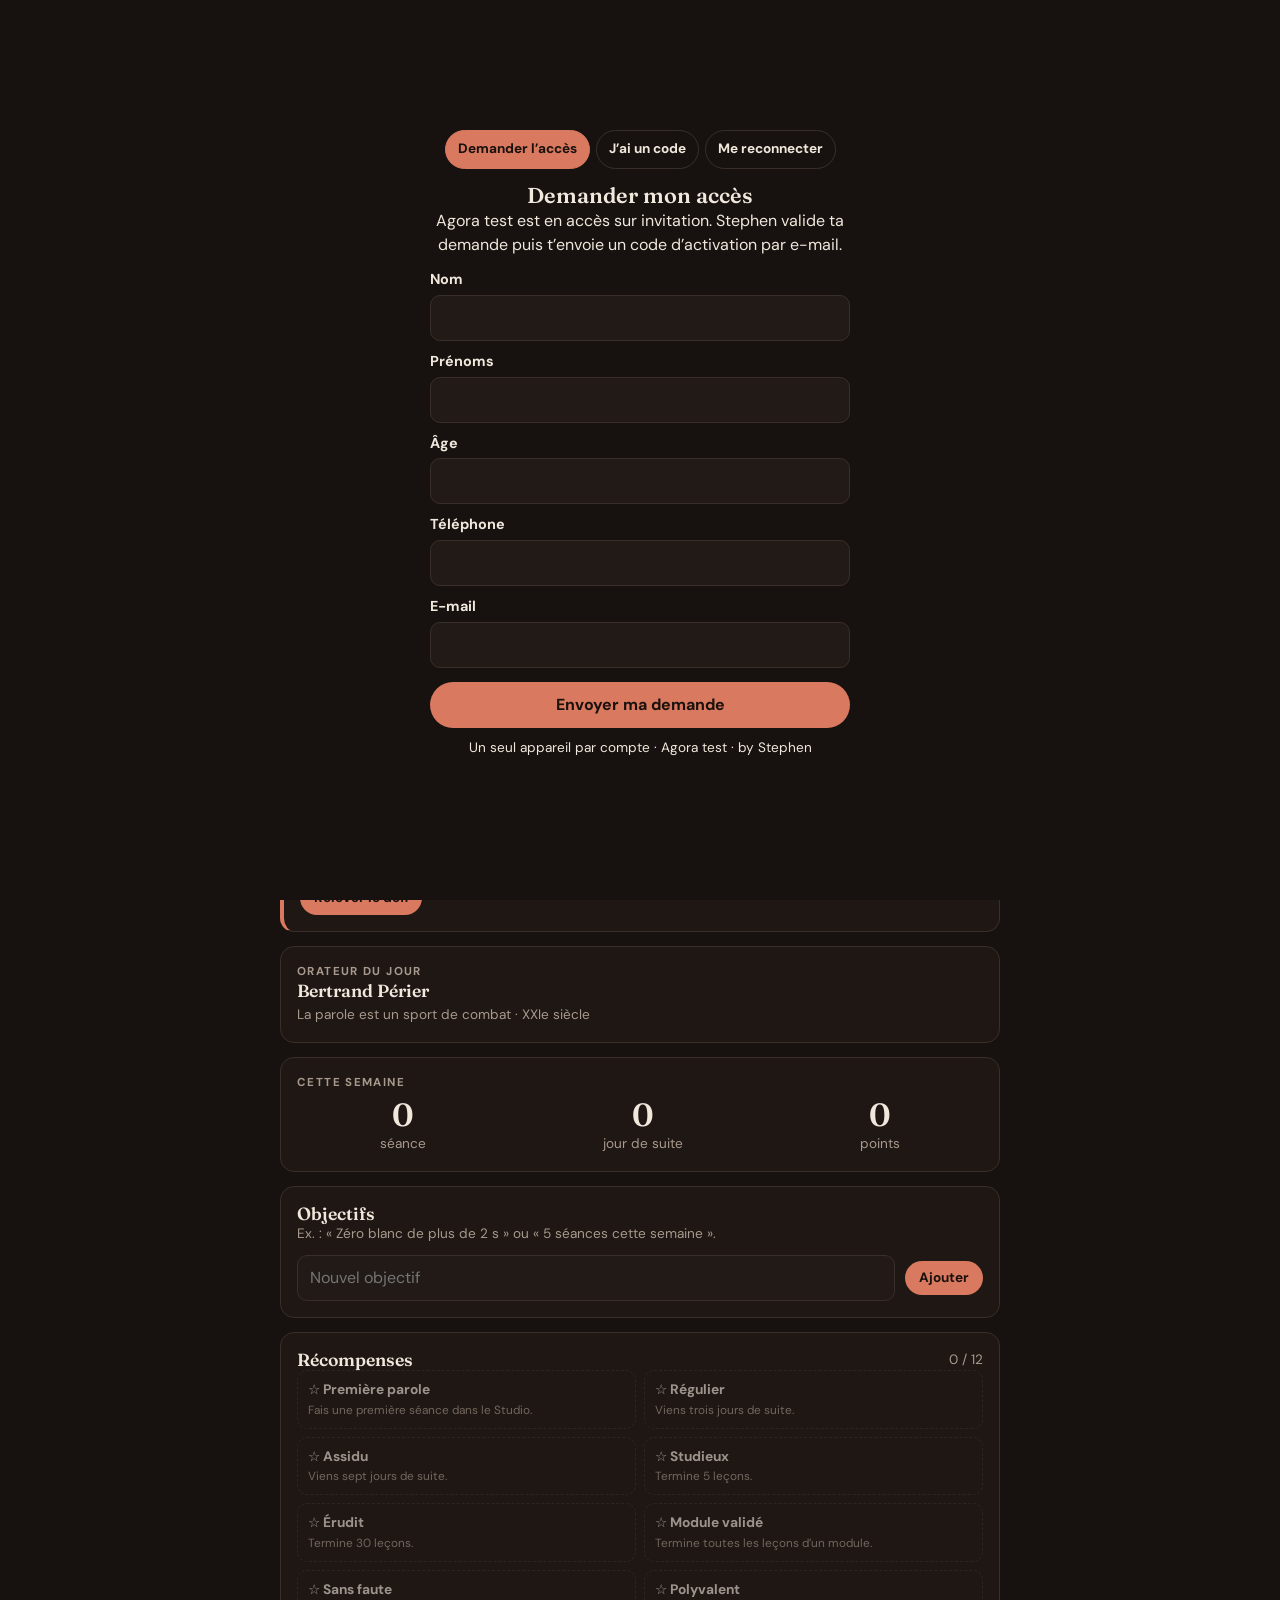
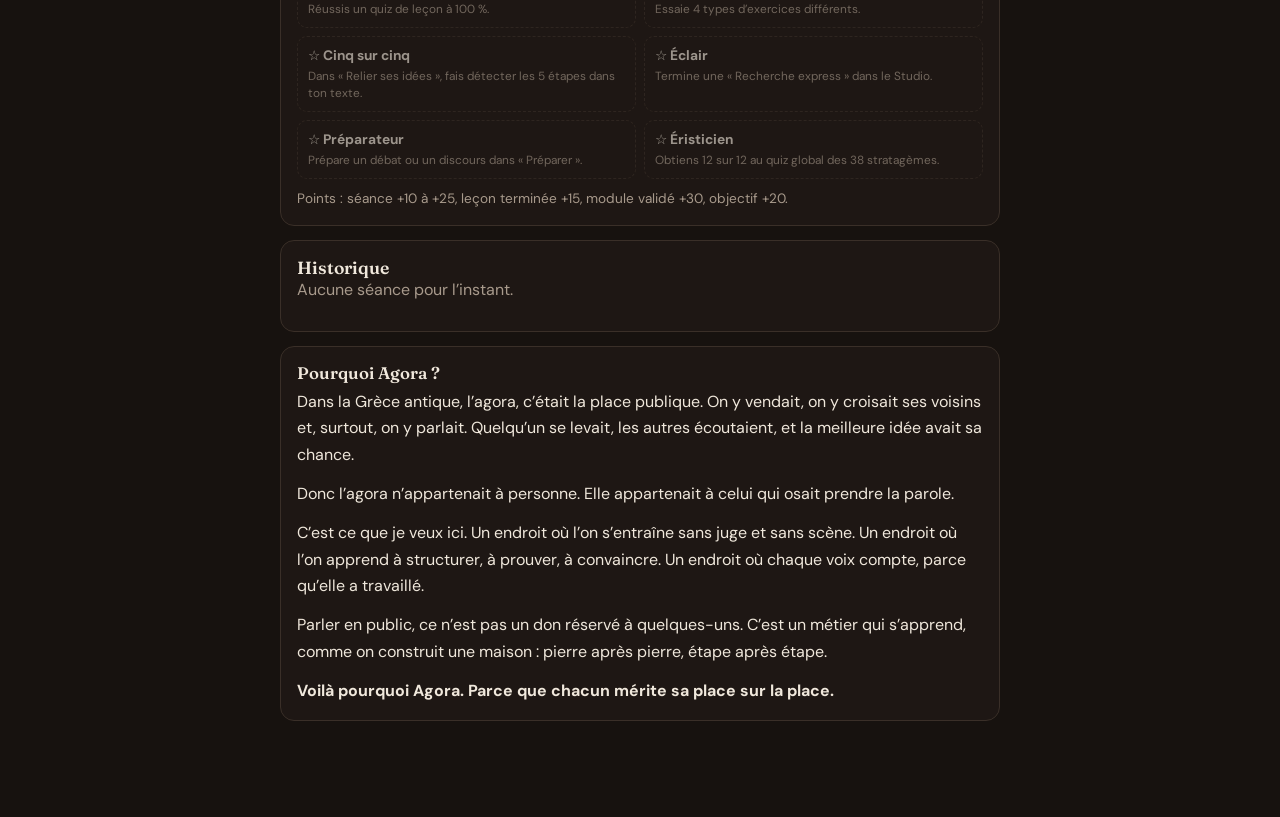
==== index.html @ 20ef2456 "Slides : fin du tremblement (défilement horizontal bloqué, transition plus courte en amplitude) Co-A" ====
<!doctype html>
<html lang="fr">
<head>
<meta charset="utf-8">
<meta name="viewport" content="width=device-width,initial-scale=1,viewport-fit=cover">
<meta http-equiv="Content-Security-Policy" content="default-src 'self'; script-src 'self' 'wasm-unsafe-eval'; style-src 'self' 'unsafe-inline'; img-src 'self' data: blob:; media-src 'self' blob:; font-src 'self'; connect-src 'self' data: blob: https://script.google.com https://script.googleusercontent.com https://storage.googleapis.com; manifest-src 'self'; worker-src 'self'; object-src 'none'; base-uri 'self'; form-action 'none'">
<meta name="referrer" content="no-referrer">
<title>Agora test · by Stephen</title>
<meta name="description" content="Agora, l’art oratoire, by Stephen. Ton coach de prise de parole.">
<meta name="theme-color" content="#9E2B16">
<meta name="color-scheme" content="light dark">
<meta name="mobile-web-app-capable" content="yes">
<meta name="apple-mobile-web-app-capable" content="yes">
<meta name="apple-mobile-web-app-title" content="Agora test">
<meta name="apple-mobile-web-app-status-bar-style" content="default">
<link rel="manifest" href="manifest.webmanifest">
<link rel="icon" type="image/png" sizes="192x192" href="icons/icon-192.png">
<link rel="apple-touch-icon" href="icons/apple-touch-icon.png">
<link rel="stylesheet" href="style.css">
<script src="theme-boot.js"></script>
</head>
<body>
<div id="cover" class="cover" role="dialog" aria-label="Agora">
  <div class="cmark" aria-hidden="true"><svg xmlns="http://www.w3.org/2000/svg" viewBox="0 0 200 200"><circle cx="100.0" cy="22.0" r="11" fill="#C9A24B"/><circle cx="142.2" cy="34.4" r="11" fill="#C2391F"/><circle cx="171.0" cy="67.6" r="11" fill="#C2391F"/><circle cx="177.2" cy="111.1" r="11" fill="#C2391F"/><circle cx="158.9" cy="151.1" r="11" fill="#C2391F"/><circle cx="122.0" cy="174.8" r="11" fill="#C2391F"/><circle cx="78.0" cy="174.8" r="11" fill="#C2391F"/><circle cx="41.1" cy="151.1" r="11" fill="#C2391F"/><circle cx="22.8" cy="111.1" r="11" fill="#C2391F"/><circle cx="29.0" cy="67.6" r="11" fill="#C2391F"/><circle cx="57.8" cy="34.4" r="11" fill="#C2391F"/><circle cx="100" cy="100" r="27" fill="#C2391F"/></svg></div>
  <h1 class="cname">Agora</h1>
  <p class="csub">L’art oratoire · <i>by Stephen</i></p>
  <p class="cquote">Ce que tu as à dire mérite d’être entendu. Viens apprendre à le dire.</p>
  <button id="coverGo" class="cgo" type="button">Entrer</button>
</div>
<div id="app"><noscript><p class="nojs">Agora a besoin de JavaScript pour fonctionner.</p></noscript></div>
<nav id="tabbar" class="tabbar"></nav>
<script src="app.js?v=84aa3fad0a"></script>
</body>
</html>
---- style.css ----
:root{
  --bg:#f6f1e9;--surface:#fffdf9;--surface2:#efe8dc;--fg:#231a17;--muted:#6f625a;--line:#ddd2c3;
  --accent:#B5341E;--accent-fg:#fff8f0;--gold:#a87a1f;--ok:#2e6b4a;--warn:#a05a12;--bad:#a02a2a;
  --purple:#6b3f8a;--logos:#2f5d8a;--ethos:#8a2b2b;--pathos:#a87a1f;--tab-h:64px;
  --serif:'Fraunces',Georgia,'Times New Roman',serif;--sans:'DM Sans',system-ui,-apple-system,'Segoe UI',sans-serif;
}
@media (prefers-color-scheme:dark){:root:not([data-theme="light"]){
  --bg:#17120f;--surface:#211a16;--surface2:#2a211c;--fg:#f0e8dc;--muted:#a89a8c;--line:#3a2f28;
  --accent:#d9795f;--accent-fg:#1a110d;--gold:#d8ab55;--ok:#6fbf93;--warn:#e0a35a;--bad:#e27a7a;
  --logos:#7fb0e0;--purple:#b98ad9;--ethos:#d9795f;--pathos:#d8ab55;color-scheme:dark}}
:root[data-theme="dark"]{
  --bg:#17120f;--surface:#211a16;--surface2:#2a211c;--fg:#f0e8dc;--muted:#a89a8c;--line:#3a2f28;
  --accent:#d9795f;--accent-fg:#1a110d;--gold:#d8ab55;--ok:#6fbf93;--warn:#e0a35a;--bad:#e27a7a;
  --logos:#7fb0e0;--purple:#b98ad9;--ethos:#d9795f;--pathos:#d8ab55;color-scheme:dark}
*{box-sizing:border-box}
body{background:var(--bg);color:var(--fg);font-family:var(--sans);font-size:16px;line-height:1.5;
  padding-left:max(16px,env(safe-area-inset-left,0px));padding-right:max(16px,env(safe-area-inset-right,0px));
  padding-block:0 calc(var(--tab-h) + 24px + env(safe-area-inset-bottom,0px))}
#app{max-width:720px;margin:0 auto;padding-top:16px}
h1,h2,h3{font-family:var(--serif);font-weight:600;line-height:1.2;text-wrap:balance;margin:0}
h1{font-size:1.9rem}h2{font-size:1.35rem;margin-top:8px}h3{font-size:1.1rem}
p{margin:0 0 .8em}
.muted{color:var(--muted)}.small{font-size:.85rem}.eyebrow{font-size:.72rem;letter-spacing:.12em;text-transform:uppercase;color:var(--muted);font-weight:600}
.stack{display:flex;flex-direction:column;gap:14px}.row{display:flex;gap:10px;flex-wrap:wrap;align-items:center}
.grid2{display:grid;grid-template-columns:1fr 1fr;gap:10px}
@media(max-width:420px){.grid2{grid-template-columns:1fr}}
.card{background:var(--surface);border:1px solid var(--line);border-radius:14px;padding:16px;min-width:0}
.card.tap{cursor:pointer;text-align:left;width:100%;font:inherit;color:inherit}
.card.tap:hover{border-color:var(--accent)}
button,input,textarea,select{font:inherit;color:inherit}
.btn{background:var(--accent);color:var(--accent-fg);border:0;border-radius:999px;padding:11px 20px;font-weight:600;cursor:pointer;min-height:44px}
.btn.ghost{background:transparent;color:var(--fg);border:1px solid var(--line)}
.btn.small{padding:6px 14px;min-height:34px;font-size:.85rem}
.btn:disabled{opacity:.5;cursor:default}
.chip{border:1px solid var(--line);background:var(--surface);color:var(--fg);border-radius:999px;padding:6px 14px;cursor:pointer;font-size:.9rem}
.chip.on{background:var(--fg);color:var(--bg);border-color:var(--fg)}
textarea,input[type=text],input[type=search]{width:100%;background:var(--surface);border:1px solid var(--line);border-radius:10px;padding:10px 12px}
textarea{min-height:120px;resize:vertical}
.tabbar{position:fixed;left:0;right:0;bottom:0;background:var(--surface);border-top:1px solid var(--line);display:flex;
  padding:6px max(8px,env(safe-area-inset-right,0px)) calc(6px + env(safe-area-inset-bottom,0px)) max(8px,env(safe-area-inset-left,0px));z-index:20}
.tabbar button{flex:1;background:none;border:0;padding:6px 2px;color:var(--muted);font-size:.72rem;display:flex;flex-direction:column;align-items:center;gap:2px;cursor:pointer;min-height:44px}
.tabbar button.on{color:var(--accent);font-weight:700}
.tabbar svg{width:22px;height:22px}
.top{display:flex;justify-content:space-between;align-items:center;gap:10px;margin-bottom:14px}
.pill{display:inline-block;white-space:nowrap;border:1px solid var(--line);border-radius:999px;padding:2px 10px;font-size:.78rem;color:var(--muted)}
.bar{height:8px;border-radius:99px;background:var(--surface2);overflow:hidden}
.bar>i{display:block;height:100%;background:var(--accent)}
.pillars{display:grid;grid-template-columns:repeat(3,1fr);gap:10px}
.pil{text-align:center}.pil b{font-family:var(--serif);font-size:2rem;display:block;line-height:1}
.metric{display:flex;justify-content:space-between;gap:12px;padding:8px 0;border-bottom:1px solid var(--line)}
.metric:last-child{border-bottom:0}.metric b{white-space:nowrap}
.tag-ok{color:var(--ok)}.tag-warn{color:var(--warn)}.tag-bad{color:var(--bad)}
mark.tic{background:color-mix(in srgb,var(--bad) 25%,transparent);color:inherit;border-radius:3px}
mark.att{background:color-mix(in srgb,var(--warn) 25%,transparent);color:inherit;border-radius:3px}
mark.vag{background:color-mix(in srgb,var(--logos) 25%,transparent);color:inherit;border-radius:3px}
.callout{border-left:4px solid var(--gold);background:var(--surface2);border-radius:8px;padding:10px 14px;font-size:.9rem}
.callout.info{border-color:var(--logos)}
.chart{width:100%;height:120px;display:block}
.rec{width:88px;height:88px;border-radius:50%;border:0;background:var(--accent);color:var(--accent-fg);font-weight:700;cursor:pointer;margin:auto}
.rec.live{animation:pulse 1.2s infinite}
@keyframes pulse{50%{box-shadow:0 0 0 14px color-mix(in srgb,var(--accent) 20%,transparent)}}
.timer{font-family:var(--serif);font-size:2.4rem;text-align:center}
.opt{display:block;width:100%;text-align:left;background:var(--surface);border:1px solid var(--line);border-radius:10px;padding:10px 14px;margin-top:8px;cursor:pointer}
.opt.good{border-color:var(--ok)}.opt.badc{border-color:var(--bad)}
.hscroll{display:flex;gap:8px;overflow-x:auto;padding-bottom:4px}
.hr{border:0;border-top:1px solid var(--line);margin:8px 0}
a{color:var(--accent)}
pre.brief{white-space:pre-wrap;background:var(--surface2);border-radius:10px;padding:12px;font-family:var(--sans);font-size:.85rem;margin:0}
@media (prefers-reduced-motion:reduce){.rec.live{animation:none}}

.lead{font-family:var(--serif);font-size:1.15rem;line-height:1.5;margin:0}
.prose h3{margin:18px 0 6px;font-size:1.05rem}.prose h3:first-child{margin-top:0}
.prose p{line-height:1.65}
.box{border-left:4px solid var(--gold);background:var(--surface2);border-radius:10px;padding:12px 14px;font-size:.95rem}
.box>b{display:block;font-size:.72rem;letter-spacing:.1em;text-transform:uppercase;margin-bottom:4px}
.box ul{margin:0;padding-left:18px}.box li{margin:3px 0}
.b-ret{border-color:var(--gold)}.b-ret>b{color:var(--gold)}
.b-err{border-color:var(--bad)}.b-err>b{color:var(--bad)}
.b-met{border-color:var(--logos)}.b-met>b{color:var(--logos)}
.b-exo{border-color:var(--purple)}.b-exo>b{color:var(--purple)}
.timer.ended{color:var(--bad)}

.brand{display:flex;align-items:center;gap:12px;margin-bottom:14px}
.brand .logo svg{width:46px;height:46px;display:block}
.brand b{display:block;font-family:'Dancing Script','Fraunces',cursive;font-weight:700;letter-spacing:.01em;font-size:2rem;line-height:1}
.brand span:not(.logo){font-size:.78rem;color:var(--muted);letter-spacing:.04em}
.brand span i{font-style:normal;font-weight:700;color:var(--gold)}

.rank{border-color:var(--gold)}
.badges{display:grid;grid-template-columns:1fr 1fr;gap:8px}
.badge{border:1px dashed var(--line);border-radius:10px;padding:8px 10px;display:flex;flex-direction:column;gap:2px;opacity:.6}
.badge b{font-size:.86rem}.badge span{font-size:.74rem;color:var(--muted)}
.badge.on{opacity:1;border:1px solid var(--gold);background:color-mix(in srgb,var(--gold) 12%,transparent)}
.lvl{display:flex;flex-direction:column;gap:6px}
.toasts{position:fixed;left:0;right:0;bottom:calc(76px + env(safe-area-inset-bottom,0px));display:flex;flex-direction:column;align-items:center;gap:6px;pointer-events:none;z-index:50;padding:0 16px}
.toast{background:var(--fg);color:var(--bg);border-radius:999px;padding:8px 16px;font-size:.85rem;box-shadow:0 4px 14px rgba(0,0,0,.25);animation:tin .25s ease-out}
.toast.big{background:var(--accent);color:var(--accent-fg);font-weight:600;padding:10px 18px}
@keyframes tin{from{opacity:0;transform:translateY(8px)}to{opacity:1;transform:none}}
@media (max-width:360px){.badges{grid-template-columns:1fr}}

.cats{display:grid;grid-template-columns:1fr 1fr;gap:10px}
.cat{display:flex;flex-direction:column;gap:4px;text-align:left;font:inherit;color:inherit;background:var(--surface2);border:1px solid var(--line);border-radius:12px;padding:12px;cursor:pointer;min-width:0}
.cat b{font-size:1rem}.cat span{color:var(--muted);font-size:.8rem;line-height:1.3}
.cat:hover{border-color:var(--accent)}
.exgrp{display:flex;flex-direction:column;gap:6px}



.exgrp{display:grid;grid-template-columns:1fr 1fr;gap:8px}
.exgrp .eyebrow{grid-column:1/-1;margin-top:6px}
.exitem{display:flex;flex-direction:column;gap:2px;text-align:left;font:inherit;color:inherit;background:var(--surface);border:1px solid var(--line);border-radius:12px;padding:10px 12px;cursor:pointer;min-width:0}
.exitem b{font-size:.95rem;line-height:1.25}.exitem b em{font-style:normal;color:var(--accent)}
.exitem span{color:var(--muted);font-size:.75rem;line-height:1.3}
.exitem.on{border-color:var(--accent);background:var(--surface2);box-shadow:inset 3px 0 0 var(--accent)}
.exitem.hot b{color:var(--accent)}.exitem.wide{grid-column:1/-1}
.vsw{display:flex;gap:6px;background:var(--surface2);border:1px solid var(--line);border-radius:12px;padding:4px}
.vsw button{flex:1;font:inherit;color:var(--muted);background:transparent;border:0;border-radius:9px;padding:9px 6px;cursor:pointer}
.vsw button.on{background:var(--fg);color:var(--bg)}

/* Studio simplifié : une étape à la fois */
.exitem span{display:none}
details.pick{padding:0 16px}
details.pick>summary{cursor:pointer;list-style:none;display:flex;flex-direction:column;gap:2px;padding:14px 22px 14px 0;position:relative}
details.pick>summary::-webkit-details-marker{display:none}
details.pick>summary b{font-size:1.1rem}
details.pick>summary::after{content:'▾';position:absolute;right:0;top:50%;transform:translateY(-50%);opacity:.6}
details.pick[open]>summary::after{content:'▴'}
details.pick>.stack{padding-bottom:16px}
.exhero.mini{padding:14px 16px}
.exhero.mini h2{font-size:1.15rem;margin:4px 0 2px}
.exhero.mini p{margin:0;font-size:.9rem}
details.more{border:1px solid var(--line,rgba(255,255,255,.12));border-radius:16px;padding:0 14px}
details.more>summary{cursor:pointer;padding:14px 0;font-weight:600;list-style:none}
details.more>summary::-webkit-details-marker{display:none}
details.more>summary::after{content:' ▾';opacity:.6}
details.more[open]>summary::after{content:' ▴'}
details.more>.stack{padding-bottom:14px}

/* Studio : liste puis écran d'exercice */
.exlist{display:flex;flex-direction:column;gap:8px}
.excard{display:flex;align-items:center;gap:10px;text-align:left;font:inherit;color:inherit;background:var(--surface);border:1px solid var(--line);border-radius:14px;padding:16px;cursor:pointer;min-height:56px}
.excard .excn{font-weight:600;font-size:1.02rem;flex:1;min-width:0}
.excard .excd{color:var(--muted);font-size:.82rem}
.excg{color:var(--muted);font-size:1.3rem;line-height:1}
.excard:active{background:var(--surface2)}
.top .back{background:none;border:0;color:var(--accent);font:inherit;font-weight:600;padding:8px 0;cursor:pointer;display:block}
.optrow{display:flex;align-items:center;gap:10px;text-align:left;width:100%}
.optrow>span.muted{flex:1}
.tcol{flex-direction:column;align-items:flex-start;gap:2px}

.exsel{display:flex;align-items:center;gap:10px;flex-wrap:wrap}.exsel b{flex:1;font-size:1.05rem;min-width:0}.exsel .excg{color:var(--accent);font-size:.9rem}

.ambbtn{display:flex;align-items:center;gap:10px;flex-wrap:wrap;text-align:left}.ambbtn b{flex:1;min-width:0}.ambbtn.on{border-color:var(--accent)}

.exgcs{display:grid;grid-template-columns:1fr 1fr;gap:10px}.exgc{display:flex;flex-direction:column;gap:4px;text-align:left;font:inherit;color:inherit;background:var(--surface);border:1px solid var(--line);border-radius:14px;padding:14px;min-height:112px;cursor:pointer}.exgc b{font-size:1rem;line-height:1.25}.exgc span{color:var(--muted);font-size:.8rem;line-height:1.3}.exgc em{font-style:normal;margin-top:auto;color:var(--accent);font-size:.8rem}@media(max-width:360px){.exgcs{grid-template-columns:1fr}}

.extx{background:var(--surface2);color:var(--fg);border:1px solid var(--line);border-left:4px solid var(--accent);border-radius:12px;padding:14px 16px;display:flex;flex-direction:column;gap:8px}.extx h2{margin:0;font-size:1.05rem;color:var(--fg)}.extx p{margin:0;line-height:1.55}.extn{display:inline-block;min-width:1.4em;margin-right:8px;font-size:.75rem;font-weight:700;color:var(--accent);opacity:.9}

.exgn{display:block;font-size:.72rem;opacity:.7;margin-top:6px;line-height:1.35}.exgc-top{grid-column:1/-1;border-color:var(--accent,#e07a5f)}

.exmeta{display:flex;flex-wrap:wrap;gap:6px;margin:2px 0}.exmeta span{font-size:.75rem;padding:3px 9px;border:1px solid var(--line);border-radius:999px;color:var(--muted)}.exverd{font-size:.85rem;font-weight:600}.exverd.ok{color:var(--ok)}.exverd.warn{color:var(--warn)}.excut{border-top:2px solid var(--gold);color:var(--gold);font-size:.72rem;font-weight:700;letter-spacing:.06em;text-transform:uppercase;padding-top:3px;margin:2px 0}
.extl{font-size:1.05rem;line-height:1.7}.extx h2{font-size:1.2rem}

/* ===== Polices hébergées (aucun appel externe) ===== */
@font-face{font-family:'Dancing Script';font-weight:700;font-style:normal;font-display:swap;src:url(fonts/dancing-script-latin-700-normal.woff2) format('woff2')}
@font-face{font-family:'DM Sans';font-weight:400;font-style:normal;font-display:swap;src:url(fonts/dm-sans-latin-400-normal.woff2) format('woff2')}
@font-face{font-family:'DM Sans';font-weight:500;font-style:normal;font-display:swap;src:url(fonts/dm-sans-latin-500-normal.woff2) format('woff2')}
@font-face{font-family:'DM Sans';font-weight:700;font-style:normal;font-display:swap;src:url(fonts/dm-sans-latin-700-normal.woff2) format('woff2')}
@font-face{font-family:'Fraunces';font-weight:500;font-style:normal;font-display:swap;src:url(fonts/fraunces-latin-500-normal.woff2) format('woff2')}
@font-face{font-family:'Fraunces';font-weight:600;font-style:normal;font-display:swap;src:url(fonts/fraunces-latin-600-normal.woff2) format('woff2')}

/* ===== Mobile / PWA ===== */
:root{padding-top:env(safe-area-inset-top,0px)}
html{-webkit-text-size-adjust:100%;-webkit-tap-highlight-color:transparent}
input,textarea,select{font-size:16px;font-family:inherit;color:var(--fg)}
input[type=date]{width:100%;background:var(--surface);border:1px solid var(--line);border-radius:10px;padding:9px 12px;margin-top:4px;min-height:44px}
.chip,.btn,.tabbar button,.gear{touch-action:manipulation}
.chip{min-height:36px}
.gear{margin-left:auto;background:none;border:1px solid var(--line);border-radius:50%;width:44px;height:44px;color:var(--fg);display:grid;place-items:center;cursor:pointer;flex:none}
.gear svg{width:22px;height:22px}
.banner{border-color:var(--gold);background:var(--surface2)}
.dayc{border-left:4px solid var(--accent)}
.ritem{padding:10px 0;border-bottom:1px solid var(--line);display:flex;flex-direction:column;gap:8px;min-width:0}
.rname{display:flex;flex-direction:column;gap:2px;min-width:0;overflow-wrap:anywhere}
.rname input{margin-bottom:6px}
.col{display:flex;flex-direction:column;gap:6px;flex:none}
code{background:var(--surface2);border-radius:4px;padding:1px 5px;font-size:.85em}
audio{width:100%}
.lock{position:fixed;inset:0;z-index:200;background:var(--bg);display:grid;place-items:center;padding:24px}
.lockbox{max-width:420px;text-align:center}

/* ===== Couverture ===== */
.cover{position:fixed;inset:0;z-index:150;display:flex;flex-direction:column;align-items:center;justify-content:center;gap:14px;text-align:center;
  background:radial-gradient(120% 90% at 50% 20%,#B5341E 0%,#9E2B16 55%,#6e1b0d 100%);color:#fff8f0;
  padding:max(24px,env(safe-area-inset-top,0px)) max(24px,env(safe-area-inset-right,0px)) max(24px,env(safe-area-inset-bottom,0px)) max(24px,env(safe-area-inset-left,0px));transition:opacity .5s ease,transform .5s ease}
.cover.out{opacity:0;transform:scale(1.04);pointer-events:none}
.cover .cmark svg{width:108px;height:108px;display:block}
.cover .cname{font-family:'Dancing Script','Fraunces',cursive;font-weight:700;font-size:4.2rem;line-height:1;margin:0;letter-spacing:.01em}
.cover .csub{margin:0;font-size:.95rem;letter-spacing:.14em;text-transform:uppercase;opacity:.85}
.cover .csub i{font-style:normal;font-weight:700;color:#C9A24B;letter-spacing:.08em}
.cover .cquote{margin:6px 0 0;font-family:'Fraunces',Georgia,serif;font-size:1.05rem;max-width:20em;opacity:.9}
.cover .cgo{margin-top:22px;background:#fff8f0;color:#9E2B16;border:0;border-radius:999px;padding:13px 34px;font-weight:700;font-size:1rem;min-height:48px;cursor:pointer}
.cover .cgo:focus-visible{outline:3px solid #C9A24B;outline-offset:3px}
.nojs{padding:24px;text-align:center}

/* ===== Animations sobres (désactivées si l'utilisateur le demande) ===== */
@media (prefers-reduced-motion:no-preference){
  @keyframes up{from{opacity:0;transform:translateY(10px)}to{opacity:1;transform:none}}
  @keyframes cin{from{opacity:0;transform:translateY(14px)}to{opacity:1;transform:none}}
  @keyframes spin{to{transform:rotate(360deg)}}
  #app .stack>*{animation:up .38s ease-out both}
  #app .stack>*:nth-child(2){animation-delay:.04s}#app .stack>*:nth-child(3){animation-delay:.08s}#app .stack>*:nth-child(4){animation-delay:.12s}
  #app .stack>*:nth-child(5){animation-delay:.16s}#app .stack>*:nth-child(n+6){animation-delay:.2s}
  .cover .cmark svg{animation:spin 48s linear infinite}
  .cover .cname{animation:cin .8s .1s ease-out both}.cover .csub{animation:cin .8s .25s ease-out both}.cover .cquote{animation:cin .8s .4s ease-out both}.cover .cgo{animation:cin .8s .55s ease-out both}
  .bar>i{transition:width .6s ease}
  .btn,.chip,.card.tap{transition:transform .12s ease,border-color .15s ease}
  .btn:active,.chip:active,.card.tap:active{transform:scale(.97)}
}
@media (prefers-reduced-motion:reduce){.cover{transition:none}}
.cover .cmark circle{fill:#fff8f0}.cover .cmark circle:first-child{fill:#C9A24B}.cover .cmark circle:last-child{fill:#C9A24B;opacity:.9}
.exp .pil b{font-size:1.3rem}.exth{margin:4px 0}
details summary{cursor:pointer;min-height:32px}
pre.brief{white-space:pre-wrap;overflow-wrap:anywhere}
.hscroll .chip{white-space:nowrap;flex:none}
/* ===== Recherche express : mise en avant ===== */
.exhero{display:block;width:100%;text-align:left;border:0;border-radius:18px;padding:18px 18px 16px;color:#fff8f0;cursor:pointer;
  background:linear-gradient(135deg,#B5341E 0%,#8a2412 70%);box-shadow:0 6px 18px rgba(158,43,22,.28);position:relative;overflow:hidden;font:inherit}
.exhero::after{content:"";position:absolute;right:-30px;top:-30px;width:130px;height:130px;border-radius:50%;background:rgba(201,162,75,.22)}
.exhero h2{font-family:var(--serif);font-size:1.6rem;margin:6px 0 10px;color:#fff8f0}
.exhero p{margin:10px 0 0;font-size:.92rem;line-height:1.45;opacity:.95;position:relative}
.exbadge{display:inline-block;background:#C9A24B;color:#2a1608;font-weight:700;font-size:.7rem;letter-spacing:.1em;text-transform:uppercase;border-radius:999px;padding:3px 10px;position:relative}
.exsteps{display:flex;align-items:center;gap:6px;flex-wrap:wrap;font-size:.82rem;position:relative}
.exsteps span{display:inline-flex;align-items:center;gap:6px;background:rgba(255,248,240,.16);border-radius:999px;padding:4px 10px 4px 5px;white-space:nowrap}
.exsteps b{display:inline-grid;place-items:center;width:20px;height:20px;border-radius:50%;background:#fff8f0;color:#9E2B16;font-size:.75rem}
.exsteps i{width:10px;height:2px;background:rgba(255,248,240,.5);flex:none}
.exgo{display:inline-block;margin-top:12px;background:#fff8f0;color:#9E2B16;font-weight:700;border-radius:999px;padding:9px 18px;position:relative}
.exhero.on{cursor:default;box-shadow:none}
.chip.hot{border-color:#B5341E;color:#B5341E;font-weight:700}
.chip.hot.on{background:#B5341E;color:#fff8f0;border-color:#B5341E}
@media (prefers-reduced-motion:no-preference){button.exhero:active{transform:scale(.985)}button.exhero{transition:transform .12s ease}}

/* ===== Fond « aurore » : grandes taches douces aux couleurs d'Agora ===== */
:root{--g1:rgba(181,52,30,.20);--g2:rgba(201,162,75,.30);--g3:rgba(60,92,150,.16);--card-a:88%}
@media (prefers-color-scheme:dark){:root:not([data-theme="light"]){--g1:rgba(196,70,44,.40);--g2:rgba(201,162,75,.26);--g3:rgba(52,92,156,.38);--card-a:84%}}
:root[data-theme="dark"]{--g1:rgba(196,70,44,.40);--g2:rgba(201,162,75,.26);--g3:rgba(52,92,156,.38);--card-a:84%}
body::before{content:"";position:fixed;inset:0;z-index:-1;pointer-events:none;
  background:
    radial-gradient(70% 38% at 8% 6%,var(--g1),transparent 72%),
    radial-gradient(60% 34% at 100% 46%,var(--g2),transparent 72%),
    radial-gradient(80% 42% at 30% 102%,var(--g3),transparent 72%)}
.card{background:color-mix(in srgb,var(--surface) var(--card-a),transparent)}
.tabbar{background:color-mix(in srgb,var(--surface) 92%,transparent);-webkit-backdrop-filter:blur(10px);backdrop-filter:blur(10px)}
.exhero,.cover{background-clip:padding-box}
.cover::before{content:none}

/* ===== Objections ===== */
.sw{position:relative;display:inline-block;width:46px;height:28px;flex:none}
.sw input{position:absolute;inset:0;opacity:0;width:100%;height:100%;margin:0;cursor:pointer}
.sw span{position:absolute;inset:0;border-radius:999px;background:var(--line);transition:background .15s}
.sw span::after{content:"";position:absolute;top:3px;left:3px;width:22px;height:22px;border-radius:50%;background:#fff;box-shadow:0 1px 3px rgba(0,0,0,.35);transition:transform .15s}
.sw input:checked+span{background:var(--accent)}.sw input:checked+span::after{transform:translateX(18px)}
.sw input:focus-visible+span{outline:3px solid var(--gold);outline-offset:2px}
.pill.stance{font-weight:700;letter-spacing:.06em}.pill.stance.pour{color:#1f6b3a;border-color:#1f6b3a}.pill.stance.contre{color:#9E2B16;border-color:#9E2B16}
.chip[disabled]{opacity:.45;cursor:not-allowed}
.objlive{position:fixed;left:max(12px,env(safe-area-inset-left,0px));right:max(12px,env(safe-area-inset-right,0px));bottom:calc(env(safe-area-inset-bottom,0px) + 84px);z-index:120;background:#101826;color:#fff8f0;border-radius:16px;padding:14px 16px;border-left:5px solid #C9A24B;box-shadow:0 10px 30px rgba(0,0,0,.45);display:flex;flex-direction:column;gap:6px}
.objlive .eyebrow{color:#E8C46E}.objlive .otxt{font-family:'Fraunces',Georgia,serif;font-size:1.2rem;line-height:1.3}
@media (prefers-reduced-motion:no-preference){.objlive{animation:cin .25s ease-out both}}

/* ===== Écran « mise à jour disponible » (plein écran) ===== */
.updscreen{position:fixed;inset:0;z-index:300;display:flex;align-items:center;justify-content:center;text-align:center;color:#fff8f0;
  background:radial-gradient(120% 90% at 50% 15%,#B5341E 0%,#9E2B16 55%,#6e1b0d 100%);
  padding:max(24px,env(safe-area-inset-top,0px)) max(24px,env(safe-area-inset-right,0px)) max(24px,env(safe-area-inset-bottom,0px)) max(24px,env(safe-area-inset-left,0px))}
.updbox{display:flex;flex-direction:column;align-items:center;gap:14px;max-width:24em}
.updico{color:#E8C46E}
.updbox h1{margin:6px 0 0;font-family:'Fraunces',Georgia,serif;font-size:2rem;line-height:1.15}
.updbox p{margin:0;font-size:1.05rem;line-height:1.45;opacity:.92}
.updgo{margin-top:18px;width:100%;background:#fff8f0;color:#9E2B16;border:0;border-radius:999px;padding:16px 28px;font-weight:700;font-size:1.05rem;min-height:54px;cursor:pointer}
.updgo:disabled{opacity:.8;cursor:default}.updgo:focus-visible,.updlater:focus-visible{outline:3px solid #C9A24B;outline-offset:3px}
.updlater{background:transparent;border:0;color:#fff8f0;opacity:.8;text-decoration:underline;font-size:.95rem;padding:10px 16px;min-height:44px;cursor:pointer}
.updby{margin-top:10px;font-family:'Dancing Script','Fraunces',cursive;font-weight:700;font-size:1.4rem;color:#E8C46E}
@media (prefers-reduced-motion:no-preference){.updico{animation:spin 6s linear infinite}.updscreen{animation:cin .3s ease-out both}}
.gate{z-index:300;overflow-y:auto;align-items:start}
.gate .lockbox{margin:auto;width:100%;text-align:left}
.gate h2{text-align:center}
.gate label{display:grid;gap:4px;font-size:.9rem;font-weight:600;margin-top:10px}
.gate input{font-size:16px}
.gate .btn{margin-top:14px;width:100%}
.gate p{text-align:center}
.gate input{width:100%;background:var(--surface);border:1px solid var(--line);border-radius:10px;padding:10px 12px;color:var(--fg)}
.gtabs{display:flex;gap:6px;justify-content:center;flex-wrap:wrap;margin-bottom:14px}
.gtab{background:transparent;border:1px solid var(--line);color:var(--fg);border-radius:999px;padding:8px 12px;font-size:.85rem;font-weight:600;cursor:pointer;min-height:36px}
.gtab.on{background:var(--accent);color:var(--accent-fg);border-color:var(--accent)}
.gshow{display:flex;align-items:center;gap:8px;font-size:.9rem;font-weight:500;margin-top:10px}
.gshow input{width:auto;margin:0;accent-color:var(--accent)}
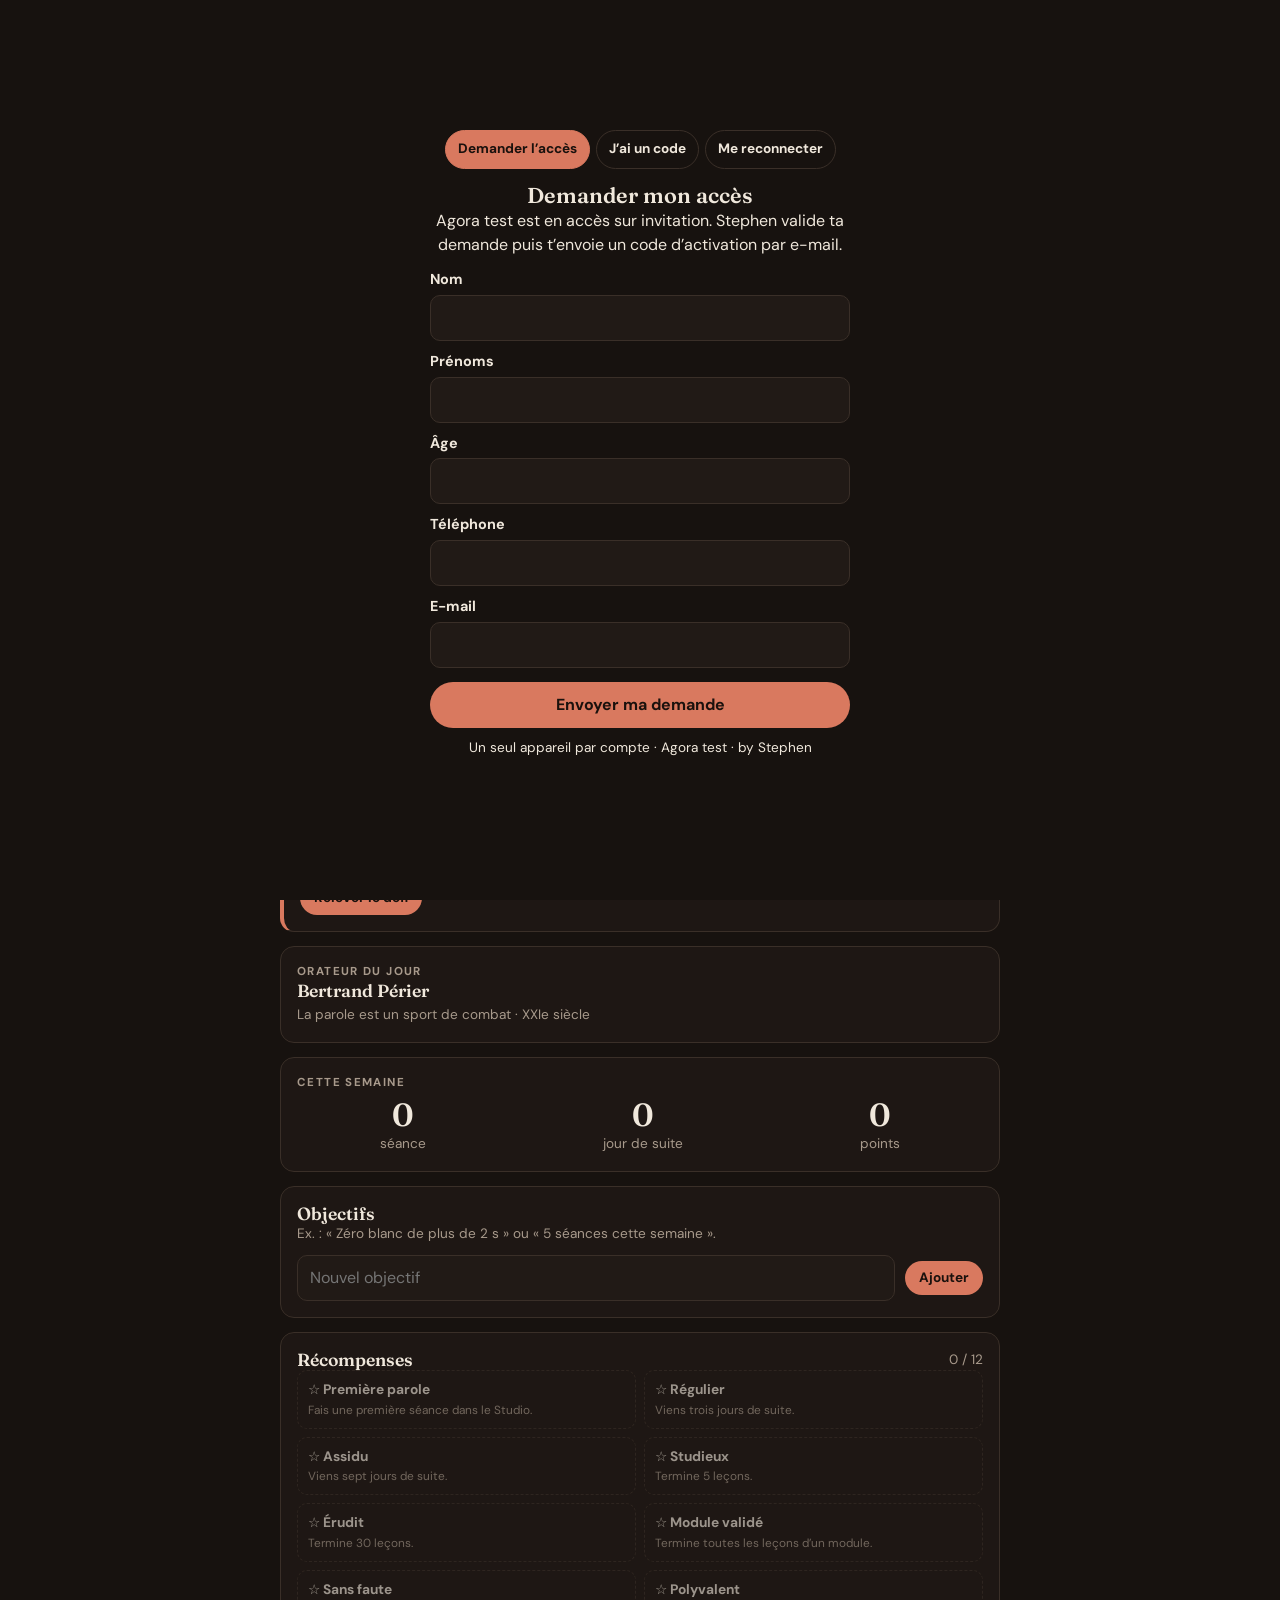
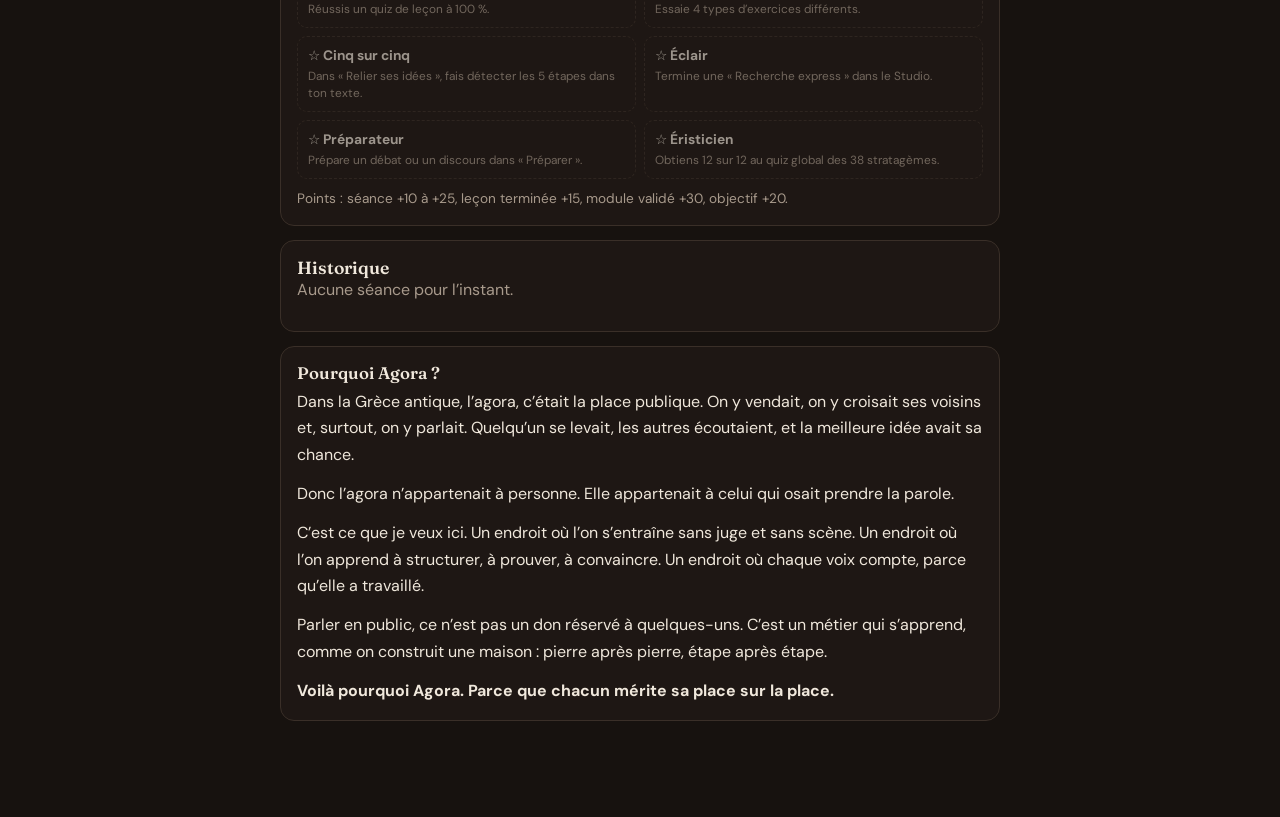
==== commit e1c5e59a: "Historique unifié (test/base), vidéos en lien YouTube fiable, plus de défilement horizontal Co-Autho" ====
--- a/index.html
+++ b/index.html
@@ -2,8 +2,8 @@
 <html lang="fr">
 <head>
 <meta charset="utf-8">
-<meta name="viewport" content="width=device-width,initial-scale=1,viewport-fit=cover">
-<meta http-equiv="Content-Security-Policy" content="default-src 'self'; script-src 'self' 'wasm-unsafe-eval'; style-src 'self' 'unsafe-inline'; img-src 'self' data: blob:; media-src 'self' blob:; font-src 'self'; connect-src 'self' data: blob: https://script.google.com https://script.googleusercontent.com https://storage.googleapis.com; manifest-src 'self'; worker-src 'self'; object-src 'none'; base-uri 'self'; form-action 'none'">
+<meta name="viewport" content="width=device-width,initial-scale=1,maximum-scale=1,user-scalable=no,viewport-fit=cover">
+<meta http-equiv="Content-Security-Policy" content="default-src 'self'; script-src 'self' 'wasm-unsafe-eval'; style-src 'self' 'unsafe-inline'; img-src 'self' data: blob:; media-src 'self' blob:; frame-src https://embed.ted.com https://www.youtube-nocookie.com; font-src 'self'; connect-src 'self' data: blob: https://script.google.com https://script.googleusercontent.com https://storage.googleapis.com; manifest-src 'self'; worker-src 'self'; object-src 'none'; base-uri 'self'; form-action 'none'">
 <meta name="referrer" content="no-referrer">
 <title>Agora test · by Stephen</title>
 <meta name="description" content="Agora, l’art oratoire, by Stephen. Ton coach de prise de parole.">
@@ -29,6 +29,6 @@
 </div>
 <div id="app"><noscript><p class="nojs">Agora a besoin de JavaScript pour fonctionner.</p></noscript></div>
 <nav id="tabbar" class="tabbar"></nav>
-<script src="app.js?v=84aa3fad0a"></script>
+<script src="app.js?v=d11c5dd6d7"></script>
 </body>
 </html>
--- a/style.css
+++ b/style.css
@@ -293,3 +293,5 @@
 .gtab.on{background:var(--accent);color:var(--accent-fg);border-color:var(--accent)}
 .gshow{display:flex;align-items:center;gap:8px;font-size:.9rem;font-weight:500;margin-top:10px}
 .gshow input{width:auto;margin:0;accent-color:var(--accent)}
+
+html,body{touch-action:pan-x pan-y;-webkit-text-size-adjust:100%}
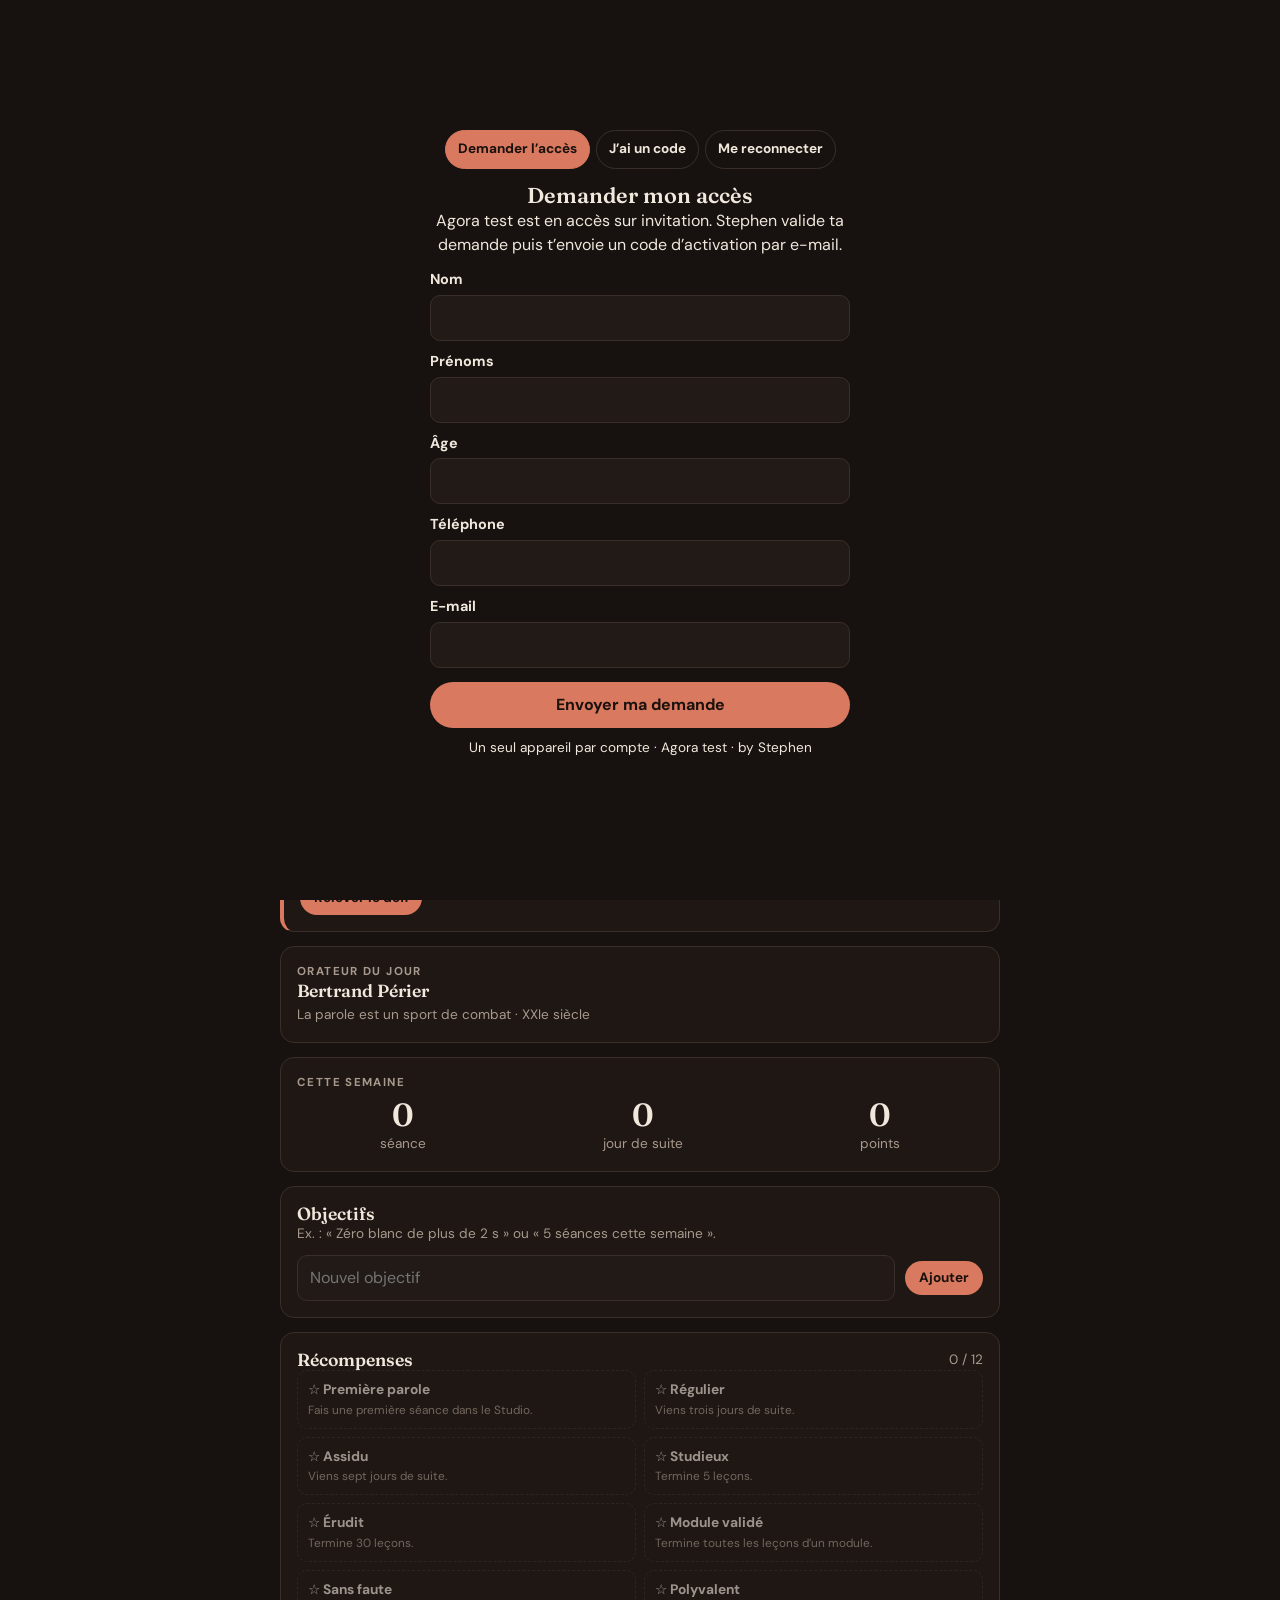
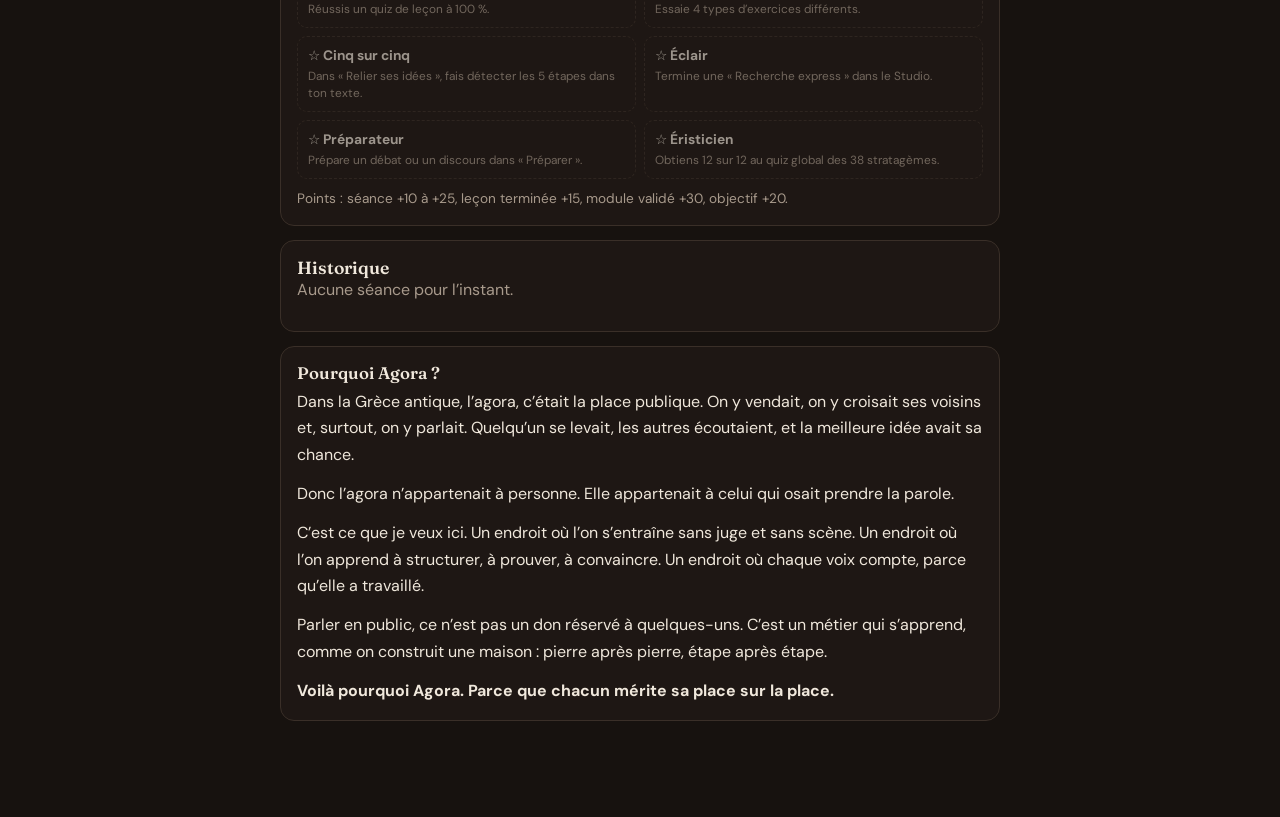
==== commit 311858bc: "Réglages : cartes non comprimées Co-Authored-By: Claude Sonnet 5.5 <noreply@anthropic.com> Claude-Se" ====
--- a/index.html
+++ b/index.html
@@ -29,6 +29,6 @@
 </div>
 <div id="app"><noscript><p class="nojs">Agora a besoin de JavaScript pour fonctionner.</p></noscript></div>
 <nav id="tabbar" class="tabbar"></nav>
-<script src="app.js?v=d11c5dd6d7"></script>
+<script src="app.js?v=2e9d5ad767"></script>
 </body>
 </html>
